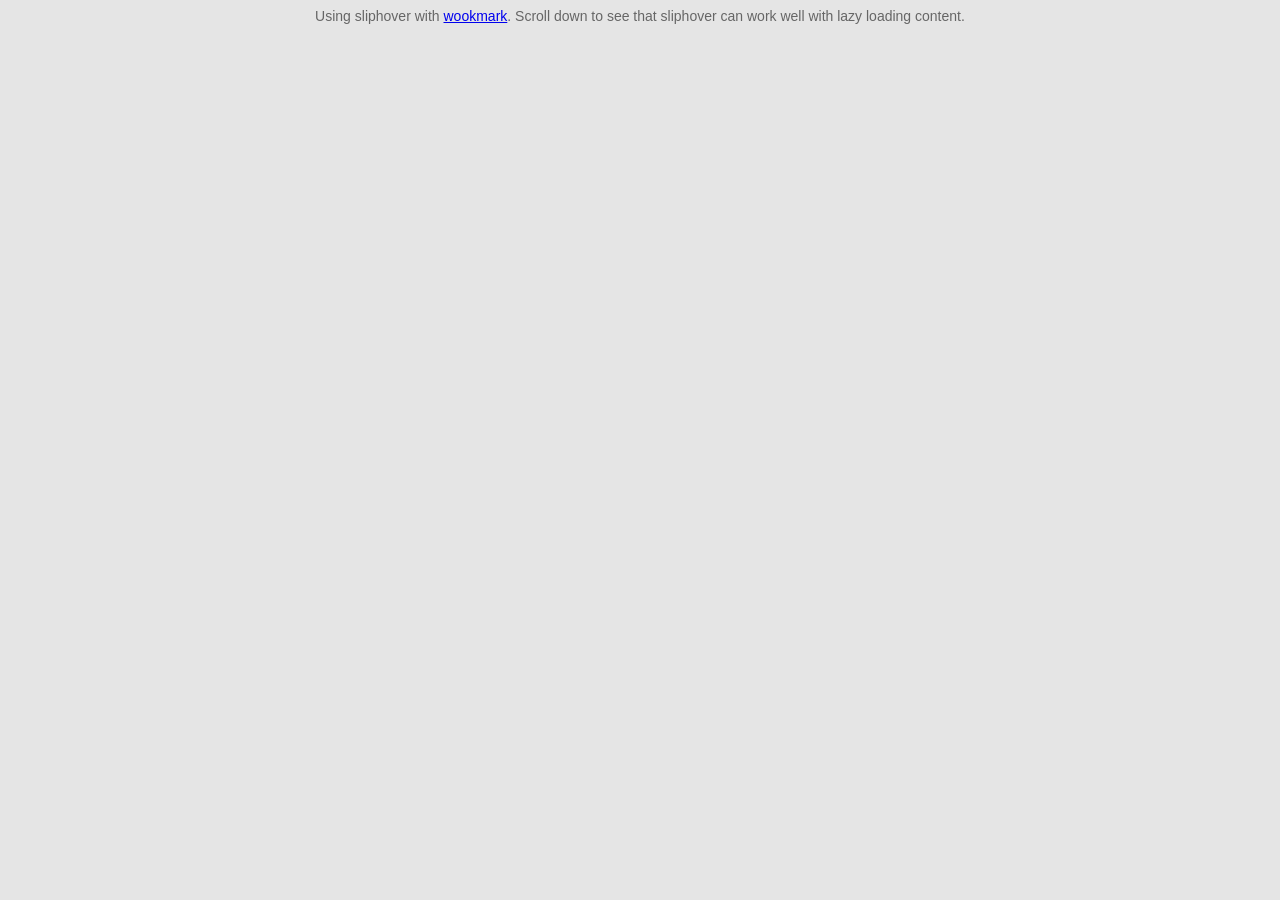
==== test.html @ 053a6958 "first" ====
<!DOCTYPE html>
<html lang="en">
<head>
    <meta charset="UTF-8">
    <title>Title</title>
<!--    <link rel="stylesheet" href="css/swiper.css">-->
    <link rel="stylesheet" href="css/wookmark.css">
</head>
<body>
<div id="container">
    <header>
        <p>Using sliphover with <a href="http://www.wookmark.com/jquery-plugin">wookmark</a>. Scroll down to see that sliphover can work well with lazy loading content.</p>
    </header>
    <div id="main" role="main">

        <ul id="tiles">
            <!-- These are our grid blocks -->
            <li><img src="images/360.png" c height="283"><p>1</p></li>
            <li><img src="images/360.png" title="this is the caption" width="200" height="300"><p>2</p></li>
            <li><img src="images/360.png" title="this is the caption" width="200" height="252"><p>3</p></li>
            <li><img src="img/3.jpg" title="this is the caption" width="200" height="158"><p>4</p></li>
            <li><img src="img/3.jpg" title="this is the caption" width="200" height="300"><p>5</p></li>
            <li><img src="img/3.jpg" title="this is the caption" width="200" height="297"><p>6</p></li>
            <li><img src="img/3.jpg" title="this is the caption" width="200" height="200"><p>7</p></li>
            <li><img src="img/3.jpg" title="this is the caption" width="200" height="200"><p>8</p></li>
            <li><img src="img/3.jpg" title="this is the caption" width="200" height="398"><p>9</p></li>
            <li><img src="img/3.jpg" title="this is the caption" width="200" height="267"><p>10</p></li>
            <li><img src="img/3.jpg" title="this is the caption" width="200" height="283"><p>11</p></li>
            <li><img src="img/2.jpg" title="this is the caption" width="200" height="300"><p>12</p></li>
            <li><img src="img/3.jpg" title="this is the caption" width="200" height="252"><p>13</p></li>
            <li><img src="img/4.jpg" title="this is the caption" width="200" height="158"><p>14</p></li>
            <li><img src="img/5.jpg" title="this is the caption" width="200" height="300"><p>15</p></li>
            <li><img src="img/6.jpg" title="this is the caption" width="200" height="297"><p>16</p></li>
            <li><img src="img/7.jpg" title="this is the caption" width="200" height="200"><p>17</p></li>
            <li><img src="img/8.jpg" title="this is the caption" width="200" height="200"><p>18</p></li>
            <li><img src="img/9.jpg" title="this is the caption" width="200" height="398"><p>19</p></li>
            <li><img src="img/10.jpg" title="this is the caption" width="200" height="267"><p>20</p></li>
            <li><img src="img/1.jpg" title="this is the caption" width="200" height="283"><p>21</p></li>
            <li><img src="img/2.jpg" title="this is the caption" width="200" height="300"><p>22</p></li>
            <li><img src="img/3.jpg" title="this is the caption" width="200" height="252"><p>23</p></li>
            <li><img src="img/4.jpg" title="this is the caption" width="200" height="158"><p>24</p></li>
            <li><img src="img/5.jpg" title="this is the caption" width="200" height="300"><p>25</p></li>
            <li><img src="img/6.jpg" title="this is the caption" width="200" height="297"><p>26</p></li>
            <li><img src="img/7.jpg" title="this is the caption" width="200" height="200"><p>27</p></li>
            <li><img src="img/8.jpg" title="this is the caption" width="200" height="200"><p>28</p></li>
            <li><img src="img/9.jpg" title="this is the caption" width="200" height="398"><p>29</p></li>
            <li><img src="img/10.jpg" title="this is the caption" width="200" height="267"><p>30</p></li>
            <!-- End of grid blocks -->
        </ul>

    </div>
    <footer>

    </footer>
</div>


<script src="https://ajax.googleapis.com/ajax/libs/jquery/3.6.0/jquery.min.js"></script>

<script src="js/jquery.wookmark.min.js"></script>
<script src="js/jquery.sliphover.min.js"></script>

<script type="text/javascript">
    (function ($){
        var $tiles = $('#tiles'),
            $handler = $('li', $tiles),
            $main = $('#main'),
            $window = $(window),
            $document = $(document),
            options = {
                autoResize: true, // This will auto-update the layout when the browser window is resized.
                container: $main, // Optional, used for some extra CSS styling
                offset: 20, // Optional, the distance between grid items
                itemWidth: 210 // Optional, the width of a grid item
            };

        /**
         * Reinitializes the wookmark handler after all images have loaded
         */
        function applyLayout() {
            $tiles.imagesLoaded(function() {
                // Destroy the old handler
                if ($handler.wookmarkInstance) {
                    $handler.wookmarkInstance.clear();
                }

                // Create a new layout handler.
                $handler = $('li', $tiles);
                $handler.wookmark(options);
            });
        }

        /**
         * When scrolled all the way to the bottom, add more tiles
         */
        function onScroll() {
            // Check if we're within 100 pixels of the bottom edge of the broser window.
            var winHeight = window.innerHeight ? window.innerHeight : $window.height(), // iphone fix
                closeToBottom = ($window.scrollTop() + winHeight > $document.height() - 100);

            if (closeToBottom) {
                // Get the first then items from the grid, clone them, and add them to the bottom of the grid
                var $items = $('li', $tiles),
                    $firstTen = $items.slice(0, 10);
                $tiles.append($firstTen.clone());

                applyLayout();
            }
        };

        // Call the layout function for the first time
        applyLayout();

        // Capture scroll event.
        $window.bind('scroll.wookmark', onScroll);

        //call sliphover
        $('#tiles').sliphover();
    })(jQuery);
</script>


</body>
</html>
---- css/wookmark.css ----
/** General page styling **/
html {
  background-color: #e5e5e5;
  font-family: "Helvetica Neue Light", "Helvetica Neue", Arial, sans-serif;
}

#main {
  margin: 30px 0;
  position: relative;
}

header h1 {
  text-align: center;
  font-size: 30px;
  font-weight: 200;
  margin: 30px 0 10px 0;
}

header p {
  text-align: center;
  font-size: 14px;
  color: #666666;
  margin: 0;
  font-weight: 200;
}

/**
 * Grid container
 */
#tiles {
  list-style-type: none;
  position: relative; /** Needed to ensure items are laid out relative to this container **/
  margin: 0;
  padding: 0;
}

/**
 * Grid items
 */
#tiles li {
  width: 200px;
  background-color: #ffffff;
  border: 1px solid #dedede;
          border-radius: 2px;
     -moz-border-radius: 2px;
  -webkit-border-radius: 2px;
  display: none; /** Hide items initially to avoid a flicker effect **/
  cursor: pointer;
  padding: 4px;
}

#tiles li.inactive {
  visibility: hidden;
  opacity: 0;
}

#tiles li img {
  display: block;
}

/**
 * Grid item text
 */
#tiles li p {
  color: #666;
  font-size: 13px;
  line-height: 20px;
  text-align: center;
  font-weight: 200;
  margin: 7px 0 2px 7px;
}

footer {
  text-align: center;

}

footer a {
  color: #435DC5;
  text-decoration: none;
}

/**
 * Progress bar for imagesLoaded
 */
.progress-bar {
  background-color: #0BC20B;
  height: 2px;
  position: absolute;
  top: 0;
  left: 0;
  right: 0;
  width: 0;
  box-shadow: 0 1px 3px rgba(11, 194, 11, 0.2);
  -webkit-transition: width 0.3s ease-out;
     -moz-transition: width 0.3s ease-out;
       -o-transition: width 0.3s ease-out;
          transition: width 0.3s ease-out;
}

/**
 * Placerholder css
 */
.wookmark-placeholder {
          border-radius: 2px;
     -moz-border-radius: 2px;
  -webkit-border-radius: 2px;
  background-color: #eee;
  border: 1px solid #dedede;
  z-index: -1;
}

.example-tiles {
  position: relative; /** Needed to ensure items are laid out relative to this container **/
  margin: 0;
  padding: 0;
}

.example-tiles li {
  display: block;
  opacity: 1;
  list-style-type: none;
  float: left;
  margin: 5px;
  -webkit-transition: all 0.3s ease-out;
     -moz-transition: all 0.3s ease-out;
       -o-transition: all 0.3s ease-out;
          transition: all 0.3s ease-out;
}

.example-tiles a,
.example-tiles a:hover {
  color: #555;
  background-color: #eee;
  text-align: center;
  display: table-cell;
  vertical-align: middle;
  width: 200px;
  height: 200px;
  font-size: 2em;
  font-weight: bold;
  text-decoration: none;
  border: 1px solid #ddd;
  box-shadow: 0 1px 3px rgba(0, 0, 0, 0.4);
  padding: 5px 8px;
  border-radius: 3px;
}

.example-tiles a:hover {
  background-color: #ddd;
}
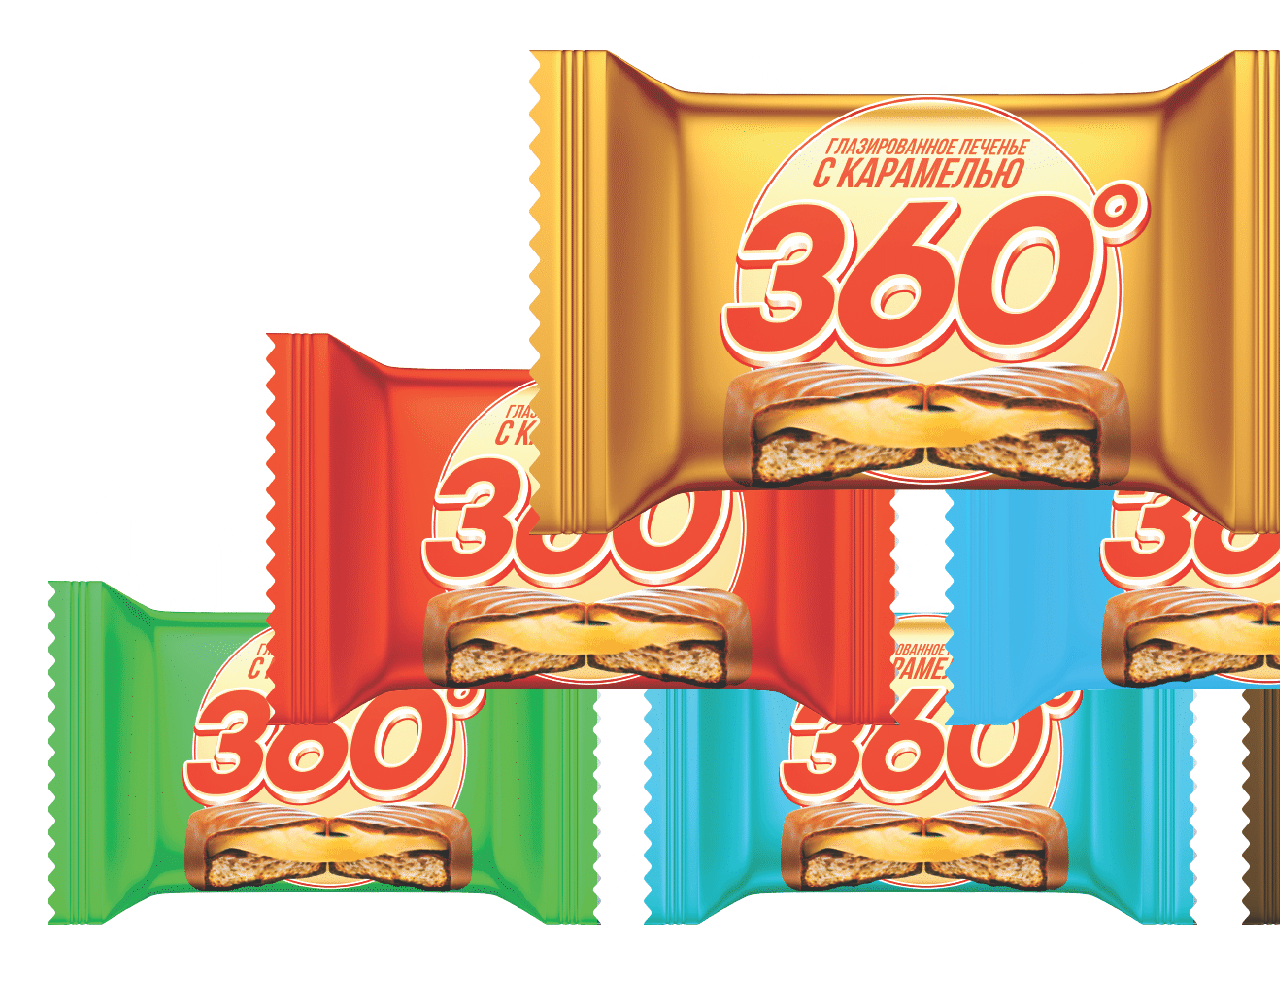
==== commit 9d49826b: "lindo" ====
--- a/test.html
+++ b/test.html
@@ -4,121 +4,29 @@
     <meta charset="UTF-8">
     <title>Title</title>
 <!--    <link rel="stylesheet" href="css/swiper.css">-->
-    <link rel="stylesheet" href="css/wookmark.css">
+    <link rel="stylesheet" href="main.css">
 </head>
 <body>
-<div id="container">
-    <header>
-        <p>Using sliphover with <a href="http://www.wookmark.com/jquery-plugin">wookmark</a>. Scroll down to see that sliphover can work well with lazy loading content.</p>
-    </header>
-    <div id="main" role="main">
-
-        <ul id="tiles">
-            <!-- These are our grid blocks -->
-            <li><img src="images/360.png" c height="283"><p>1</p></li>
-            <li><img src="images/360.png" title="this is the caption" width="200" height="300"><p>2</p></li>
-            <li><img src="images/360.png" title="this is the caption" width="200" height="252"><p>3</p></li>
-            <li><img src="img/3.jpg" title="this is the caption" width="200" height="158"><p>4</p></li>
-            <li><img src="img/3.jpg" title="this is the caption" width="200" height="300"><p>5</p></li>
-            <li><img src="img/3.jpg" title="this is the caption" width="200" height="297"><p>6</p></li>
-            <li><img src="img/3.jpg" title="this is the caption" width="200" height="200"><p>7</p></li>
-            <li><img src="img/3.jpg" title="this is the caption" width="200" height="200"><p>8</p></li>
-            <li><img src="img/3.jpg" title="this is the caption" width="200" height="398"><p>9</p></li>
-            <li><img src="img/3.jpg" title="this is the caption" width="200" height="267"><p>10</p></li>
-            <li><img src="img/3.jpg" title="this is the caption" width="200" height="283"><p>11</p></li>
-            <li><img src="img/2.jpg" title="this is the caption" width="200" height="300"><p>12</p></li>
-            <li><img src="img/3.jpg" title="this is the caption" width="200" height="252"><p>13</p></li>
-            <li><img src="img/4.jpg" title="this is the caption" width="200" height="158"><p>14</p></li>
-            <li><img src="img/5.jpg" title="this is the caption" width="200" height="300"><p>15</p></li>
-            <li><img src="img/6.jpg" title="this is the caption" width="200" height="297"><p>16</p></li>
-            <li><img src="img/7.jpg" title="this is the caption" width="200" height="200"><p>17</p></li>
-            <li><img src="img/8.jpg" title="this is the caption" width="200" height="200"><p>18</p></li>
-            <li><img src="img/9.jpg" title="this is the caption" width="200" height="398"><p>19</p></li>
-            <li><img src="img/10.jpg" title="this is the caption" width="200" height="267"><p>20</p></li>
-            <li><img src="img/1.jpg" title="this is the caption" width="200" height="283"><p>21</p></li>
-            <li><img src="img/2.jpg" title="this is the caption" width="200" height="300"><p>22</p></li>
-            <li><img src="img/3.jpg" title="this is the caption" width="200" height="252"><p>23</p></li>
-            <li><img src="img/4.jpg" title="this is the caption" width="200" height="158"><p>24</p></li>
-            <li><img src="img/5.jpg" title="this is the caption" width="200" height="300"><p>25</p></li>
-            <li><img src="img/6.jpg" title="this is the caption" width="200" height="297"><p>26</p></li>
-            <li><img src="img/7.jpg" title="this is the caption" width="200" height="200"><p>27</p></li>
-            <li><img src="img/8.jpg" title="this is the caption" width="200" height="200"><p>28</p></li>
-            <li><img src="img/9.jpg" title="this is the caption" width="200" height="398"><p>29</p></li>
-            <li><img src="img/10.jpg" title="this is the caption" width="200" height="267"><p>30</p></li>
-            <!-- End of grid blocks -->
-        </ul>
-
-    </div>
-    <footer>
-
-    </footer>
+<div class="demo" id="container">
+    <ul>
+        <li>
+            <a href="#">
+                <img src="images/360.png" title="this is a normal caption" />
+            </a>
+        </li>
+    </ul>
 </div>
 
 
 <script src="https://ajax.googleapis.com/ajax/libs/jquery/3.6.0/jquery.min.js"></script>
 
-<script src="js/jquery.wookmark.min.js"></script>
+
 <script src="js/jquery.sliphover.min.js"></script>
+<script type="text/javascript">
+    $(function(){
 
-<script type="text/javascript">
-    (function ($){
-        var $tiles = $('#tiles'),
-            $handler = $('li', $tiles),
-            $main = $('#main'),
-            $window = $(window),
-            $document = $(document),
-            options = {
-                autoResize: true, // This will auto-update the layout when the browser window is resized.
-                container: $main, // Optional, used for some extra CSS styling
-                offset: 20, // Optional, the distance between grid items
-                itemWidth: 210 // Optional, the width of a grid item
-            };
-
-        /**
-         * Reinitializes the wookmark handler after all images have loaded
-         */
-        function applyLayout() {
-            $tiles.imagesLoaded(function() {
-                // Destroy the old handler
-                if ($handler.wookmarkInstance) {
-                    $handler.wookmarkInstance.clear();
-                }
-
-                // Create a new layout handler.
-                $handler = $('li', $tiles);
-                $handler.wookmark(options);
-            });
-        }
-
-        /**
-         * When scrolled all the way to the bottom, add more tiles
-         */
-        function onScroll() {
-            // Check if we're within 100 pixels of the bottom edge of the broser window.
-            var winHeight = window.innerHeight ? window.innerHeight : $window.height(), // iphone fix
-                closeToBottom = ($window.scrollTop() + winHeight > $document.height() - 100);
-
-            if (closeToBottom) {
-                // Get the first then items from the grid, clone them, and add them to the bottom of the grid
-                var $items = $('li', $tiles),
-                    $firstTen = $items.slice(0, 10);
-                $tiles.append($firstTen.clone());
-
-                applyLayout();
-            }
-        };
-
-        // Call the layout function for the first time
-        applyLayout();
-
-        // Capture scroll event.
-        $window.bind('scroll.wookmark', onScroll);
-
-        //call sliphover
-        $('#tiles').sliphover();
-    })(jQuery);
+        $('#container').sliphover();
+    })
 </script>
-
-
 </body>
 </html>
--- a/main.css
+++ b/main.css
@@ -0,0 +1,36 @@
+body{
+	font-family: "Helvetica Neue",Helvetica,Arial,sans-serif;
+	font-size: 50px;
+	font-weight: bold;
+}
+p{
+	font-size: 20px;}
+
+#docs-navbar{
+	margin-top:50px;
+}
+
+ul,li{
+	list-style: none;
+}
+.wrapper,#container{
+
+}
+
+.demo li {
+    list-style-type: none;
+    display: inline-block;
+
+}
+li img {
+    height: 100%;
+}
+
+.highlight{
+	overflow: auto;
+}
+
+.heart{
+	color: red;
+}
+
